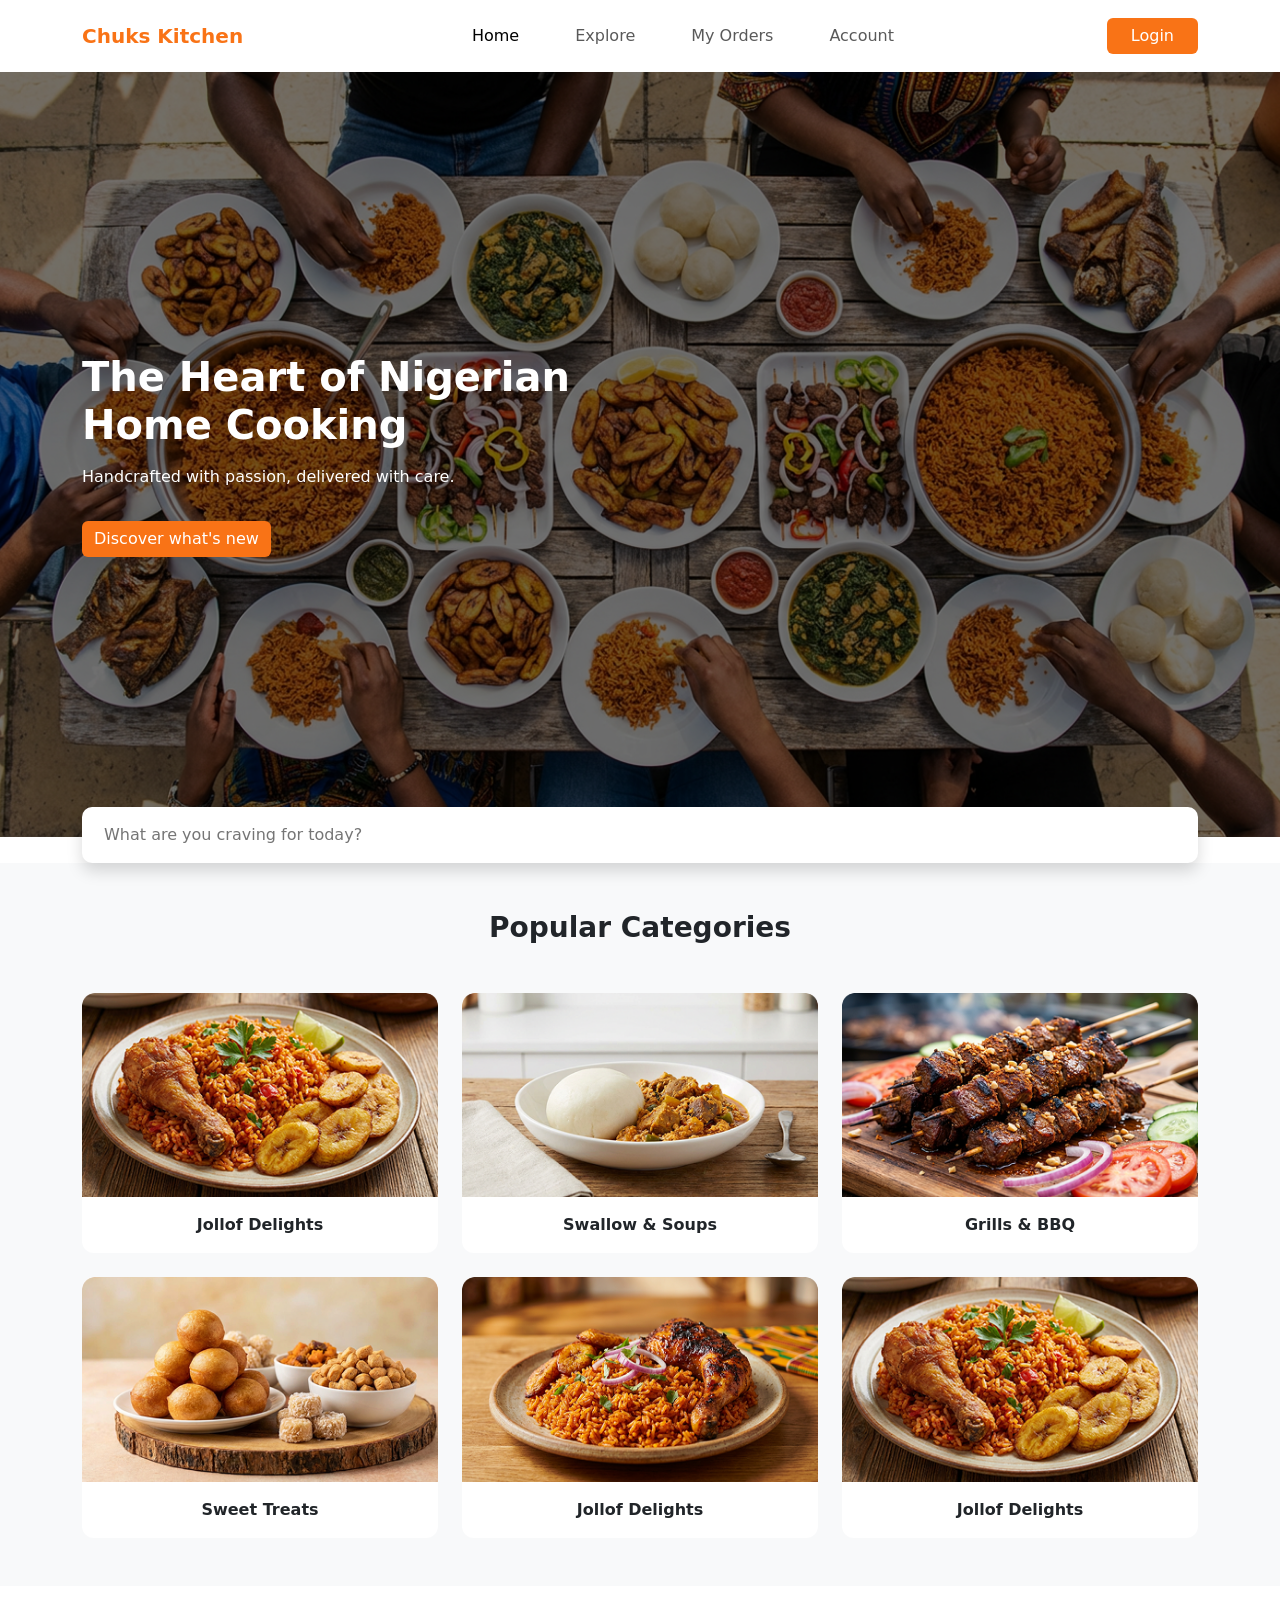
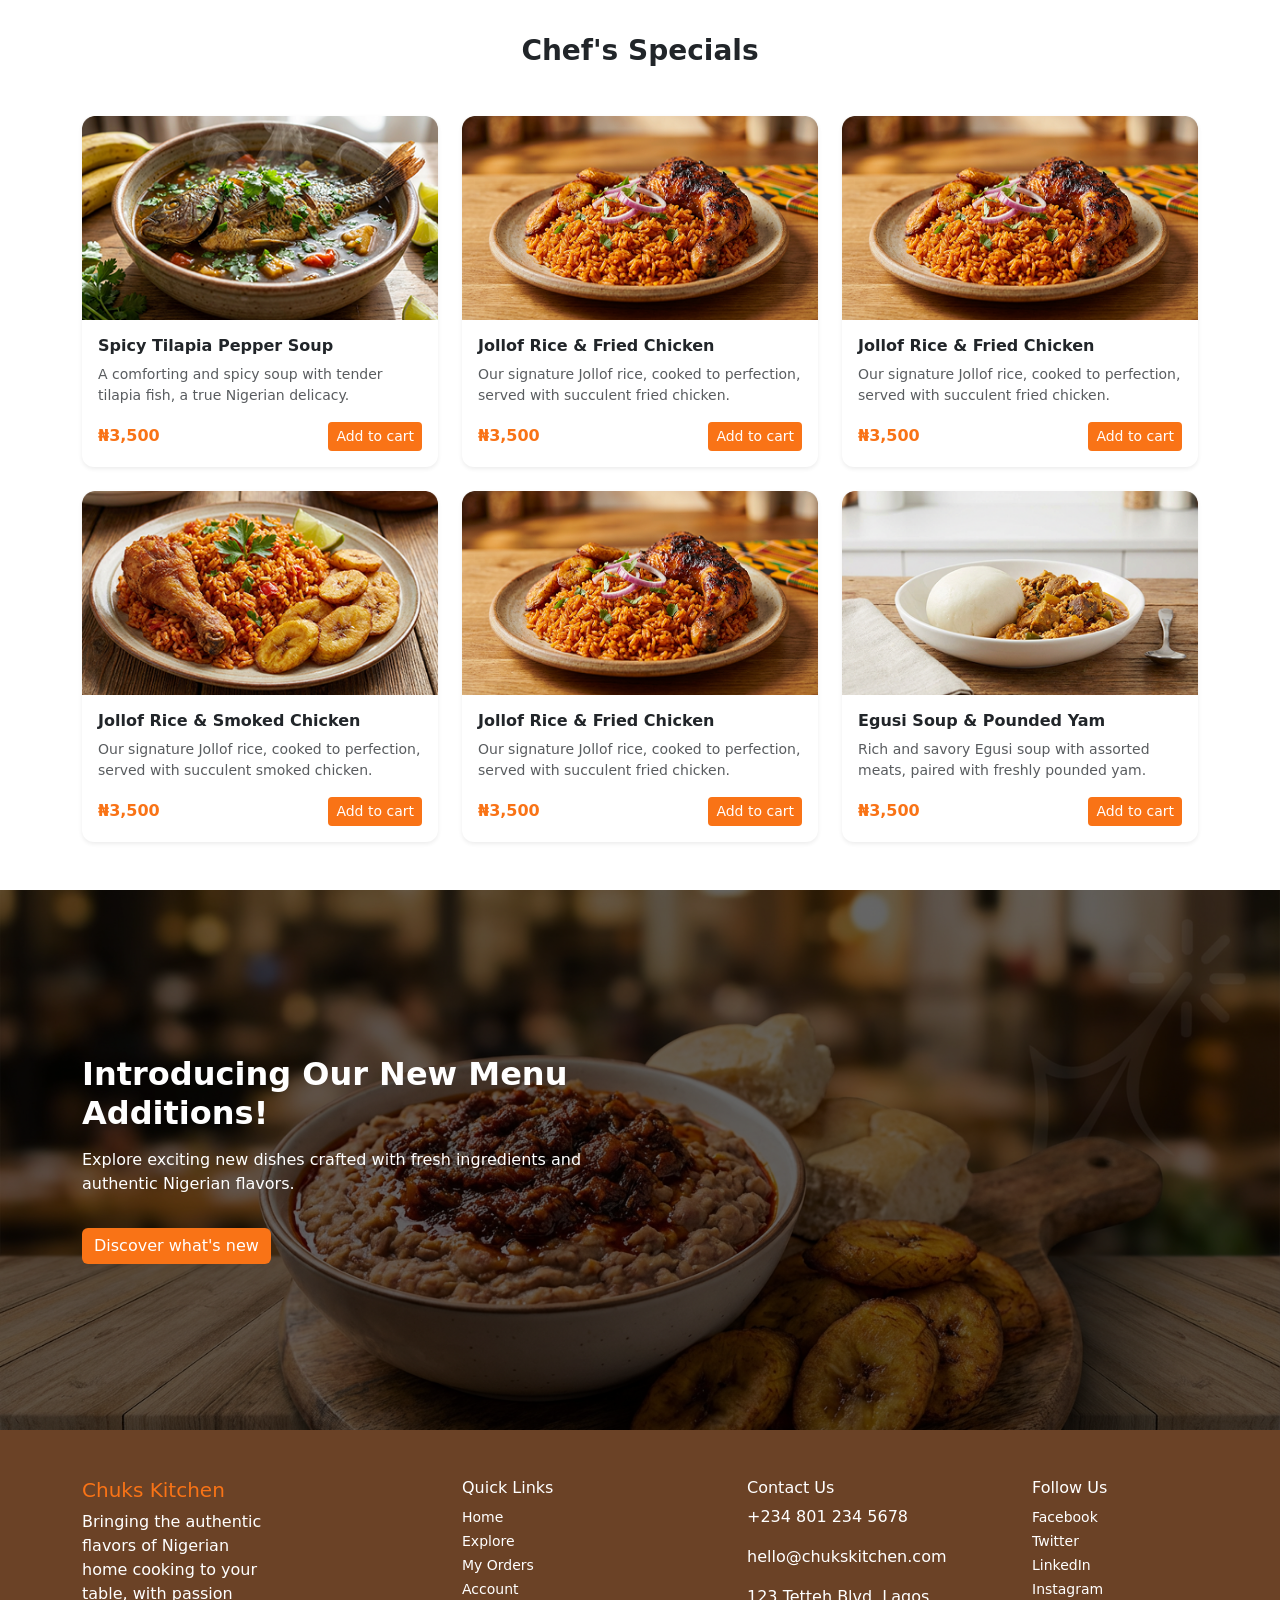
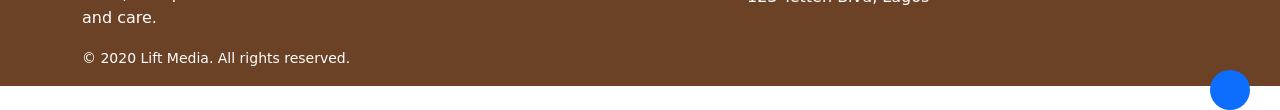
==== home.html @ a828b8e0 "Initial commit of Chuks Kitchen website" ====
<!DOCTYPE html>
<html lang="en">
<head>
    <meta charset="UTF-8">
    <title>Chuks Kitchen</title>
    <meta name="viewport" content="width=device-width, initial-scale=1.0">

    
    <link href="https://cdn.jsdelivr.net/npm/bootstrap@5.3.2/dist/css/bootstrap.min.css" rel="stylesheet">

    
    <link rel="stylesheet" href="css/home.css">
</head>
<body>

<!-- ================= NAVBAR ================= -->
<nav class="navbar navbar-expand-lg navbar-light bg-white shadow-sm py-3">
    <div class="container">
        <a class="navbar-brand fw-bold text-orange" href="#">Chuks Kitchen</a>

        <button class="navbar-toggler" type="button" data-bs-toggle="collapse" data-bs-target="#navMenu">
            <span class="navbar-toggler-icon"></span>
        </button>
<ul class="navbar-nav mx-auto gap-lg-4">
    <li class="nav-item">
        <a class="nav-link active px-3" href="home.html">Home</a>
    </li>
    <li class="nav-item">
        <a class="nav-link px-3" a href="explore.html">Explore</a>
    </li>
    <li class="nav-item">
        <a class="nav-link px-3" a href="order.html">My Orders</a>
    </li>
    <li class="nav-item">
        <a class="nav-link px-3" href="#">Account</a>
    </li>
</ul>

            <a href="#" class="btn btn-orange px-4">Login</a>
    </div>
</nav>


<!-- ================= HERO SECTION ================= -->
<section class="hero-section d-flex align-items-center text-white">
    <div class="container">
        <div class="hero-content col-lg-6">
            <h1 class="fw-bold">The Heart of Nigerian Home Cooking</h1>
            <p class="mt-3">Handcrafted with passion, delivered with care.</p>
            <a href="#" class="btn btn-orange mt-3">Discover what's new</a>
        </div>
    </div>
</section>

<!-- SEARCH BAR -->
<div class="container search-container">
    <div class="search-box shadow">
        <input type="text" placeholder="What are you craving for today?">
    </div>
</div>


<!-- ================= POPULAR CATEGORIES ================= -->
<section class="py-5 bg-light">
    <div class="container">
        <h3 class="text-center mb-5 fw-bold">Popular Categories</h3>

        <div class="row g-4">
            <!-- Card -->
            <div class="col-md-4">
                <div class="category-card">
                    <img src="images/jellof-delight.png.png" class="img-fluid">
                    <div class="p-3 text-center fw-semibold">Jollof Delights</div>
                </div>
            </div>

            <div class="col-md-4">
                <div class="category-card">
                    <img src="images/swalow.png" class="img-fluid">
                    <div class="p-3 text-center fw-semibold">Swallow & Soups</div>
                </div>
            </div>

            <div class="col-md-4">
                <div class="category-card">
                    <img src="images/bbq.png" class="img-fluid">
                    <div class="p-3 text-center fw-semibold">Grills & BBQ</div>
                </div>
            </div>

            <div class="col-md-4">
                <div class="category-card">
                    <img src="images/small treats.png" class="img-fluid">
                    <div class="p-3 text-center fw-semibold">Sweet Treats</div>
                </div>
            </div>

            <div class="col-md-4">
                <div class="category-card">
                    <img src="images/jellof.png" class="img-fluid">
                    <div class="p-3 text-center fw-semibold">Jollof Delights</div>
                </div>
            </div>

            <div class="col-md-4">
                <div class="category-card">
                    <img src="images/jellof-delight.png.png" class="img-fluid">
                    <div class="p-3 text-center fw-semibold">Jollof Delights</div>
                </div>
            </div>
        </div>
    </div>
</section>


<!-- ================= CHEF SPECIALS ================= -->
<section class="py-5">
    <div class="container">
        <h3 class="text-center mb-5 fw-bold">Chef's Specials</h3>

        <div class="row g-4">

            <!-- Product Card -->
                <div class="col-md-4">
                <div class="product-card shadow-sm">
                    <img src="images/fish.png" class="img-fluid">
                    <div class="p-3"><h6 class="fw-bold">Spicy Tilapia Pepper Soup</h6>
                   <p class="small text-muted">
                        A comforting and spicy soup with tender tilapia fish, 
                          a true Nigerian delicacy.
                       </p>
                        <div class="d-flex justify-content-between align-items-center">
                            <span class="price">₦3,500</span>
                            <button class="btn btn-orange btn-sm">Add to cart</button>
                        </div>
                    </div>
                </div>
            </div>

            
            <div class="col-md-4">
                <div class="product-card shadow-sm">
                    <img src="images/jellof.png" class="img-fluid">
                    <div class="p-3"><h6 class="fw-bold">Jollof Rice & Fried Chicken</h6>
                           <p class="small text-muted">
                              Our signature Jollof rice, cooked to perfection, 
                                 served with succulent fried chicken.
                             </p>
                        <div class="d-flex justify-content-between align-items-center">
                            <span class="price">₦3,500</span>
                            <button class="btn btn-orange btn-sm">Add to cart</button>
                        </div>
                    </div>
                </div>
            </div>

             <div class="col-md-4">
                <div class="product-card shadow-sm">
                    <img src="images/jellof.png" class="img-fluid">
                    <div class="p-3"><h6 class="fw-bold">Jollof Rice & Fried Chicken</h6>
                           <p class="small text-muted">
                              Our signature Jollof rice, cooked to perfection, 
                                 served with succulent fried chicken.
                             </p>
                        <div class="d-flex justify-content-between align-items-center">
                            <span class="price">₦3,500</span>
                            <button class="btn btn-orange btn-sm">Add to cart</button>
                        </div>
                    </div>
                </div>
            </div>
 
            <div class="col-md-4">
                <div class="product-card shadow-sm">
                    <img src="images/jellof-delight.png.png" class="img-fluid">
                    <div class="p-3">
                        <h6 class="fw-bold">Jollof Rice & Smoked Chicken</h6>
                     <p class="small text-muted">
                            Our signature Jollof rice, cooked to perfection, 
                            served with succulent smoked chicken.
                          </p>
                          <div class="d-flex justify-content-between align-items-center">
                            <span class="price">₦3,500</span>
                            <button class="btn btn-orange btn-sm">Add to cart</button>
                        </div>
                    </div>
                </div>
            </div>

            
           <div class="col-md-4">
                <div class="product-card shadow-sm">
                    <img src="images/jellof.png" class="img-fluid">
                    <div class="p-3"><h6 class="fw-bold">Jollof Rice & Fried Chicken</h6>
                           <p class="small text-muted">
                              Our signature Jollof rice, cooked to perfection, 
                                 served with succulent fried chicken.
                             </p>
                        <div class="d-flex justify-content-between align-items-center">
                            <span class="price">₦3,500</span>
                            <button class="btn btn-orange btn-sm">Add to cart</button>
                        </div>
                    </div>
                </div>
            </div>

            <div class="col-md-4">
                <div class="product-card shadow-sm">
                    <img src="images/swalow.png" class="img-fluid">
                    <div class="p-3"><h6 class="fw-bold">Egusi Soup & Pounded Yam</h6>
                      <p class="small text-muted">
                        Rich and savory Egusi soup with assorted meats, 
                           paired with freshly pounded yam.
                            </p>
                        <div class="d-flex justify-content-between align-items-center">
                            <span class="price">₦3,500</span>
                            <button class="btn btn-orange btn-sm">Add to cart</button>
                        </div>
                    </div>
                </div>
            </div>

        </div>
    </div>
</section>


<!-- ================= PROMOTION SECTION ================= -->
<section class="promo-section text-white d-flex align-items-center">
    <div class="container">
        <div class="col-lg-6">
            <h2 class="fw-bold">Introducing Our New Menu Additions!</h2>
            <p class="mt-3">Explore exciting new dishes crafted with fresh ingredients and authentic Nigerian flavors.</p>
            <a href="#" class="btn btn-orange mt-3">Discover what's new</a>
        </div>
    </div>
</section>


<!-- ================= FOOTER ================= -->
<footer class="footer-section text-white pt-5 pb-3">
    <div class="container">
       <div class="row">

    <!-- Brand -->
    <div class="col-md-4">
        <h5 class="text-orange">Chuks Kitchen</h5>
        <p>
     Bringing the authentic <br>
     flavors of Nigerian <br>
    home cooking to your <br>
     table, with passion <br>
     and care.
  </p>
        <small>© 2020 Lift Media. All rights reserved.</small>
      </div>


    <!-- Quick Links -->
    <div class="col-md-3">
        <h6>Quick Links</h6>
        <ul class="list-unstyled">
            <li><a href="home.html">Home</a></li>
            <li><a href="explore.html">Explore</a></li>
            <li><a href="order.html">My Orders</a></li>
            <li><a href="#">Account</a></li>
        </ul>
    </div>

    <!-- Contact -->
    <div class="col-md-3">
        <h6>Contact Us</h6>
        <p>+234 801 234 5678</p>
        <p>hello@chukskitchen.com</p>
        <p>123 Tetteh Blvd, Lagos</p>
    </div>

    <!-- Socials  -->
    <div class="col-md-2">
        <h6>Follow Us</h6>
        <ul class="list-unstyled">
            <li><a href="#">Facebook</a></li>
            <li><a href="#">Twitter</a></li>
            <li><a href="#">LinkedIn</a></li>
            <li><a href="#">Instagram</a></li>
        </ul>
    </div>

  </div>

   <button id="backToTop">
        <i class="bi bi-arrow-up"></i>
     </button>
</div>
</footer>


<script src="https://cdn.jsdelivr.net/npm/bootstrap@5.3.2/dist/js/bootstrap.bundle.min.js"></script>
</body>
</html>
---- css/home.css ----
.text-orange {
    color: #f97316;
}

.btn-orange {
    background-color: #f97316;
    color: #fff;
    border: none;
}

.btn-orange:hover {
    background-color: #ea580c;
    color: #fff;
}

/* HERO */
.hero-section {
    height: 85vh;
    background: url('../images/Welcome.png') center/cover no-repeat;
    position: relative;
}

.hero-section::before {
    content: "";
    position: absolute;
    inset: 0;
    background: rgba(0,0,0,0.55);
}

.hero-content {
    position: relative;
    z-index: 2;
}

/* SEARCH */
.search-container {
    margin-top: -30px;
    position: relative;
    z-index: 3;
}

.search-box {
    background: #fff;
    padding: 15px 20px;
    border-radius: 10px;
}

.search-box input {
    border: none;
    width: 100%;
    outline: none;
}

/* CATEGORY */
.category-card {
    background: #fff;
    border-radius: 12px;
    overflow: hidden;
    transition: 0.3s;
}

.category-card:hover {
    transform: translateY(-5px);
}

/* PRODUCT */
.product-card {
    background: #fff;
    border-radius: 12px;
    overflow: hidden;
}

.price {
    color: #f97316;
    font-weight: 600;
}

/* PROMO */
.promo-section {
    height: 60vh;
    background: url('../images/footer.PNG') center/cover no-repeat;
    position: relative;
}

.promo-section::before {
    content: "";
    position: absolute;
    inset: 0;
    background: rgba(0,0,0,0.6);
}

.promo-section .container {
    position: relative;
    z-index: 2;
}

/* FOOTER */
.footer-section {
  background: #6b4226;
}

.footer-section a {
  color: white;
  text-decoration: none;
  font-size: 14px;
}

.footer-section a:hover {
  text-decoration: underline;
}

#backToTop {
    position: absolute;
    right: 30px;
    /* bottom: 10px; */
    background: #0d6efd;
    border: none;
    width: 40px;
    height: 40px;
    border-radius: 50%;
    color: white;
}
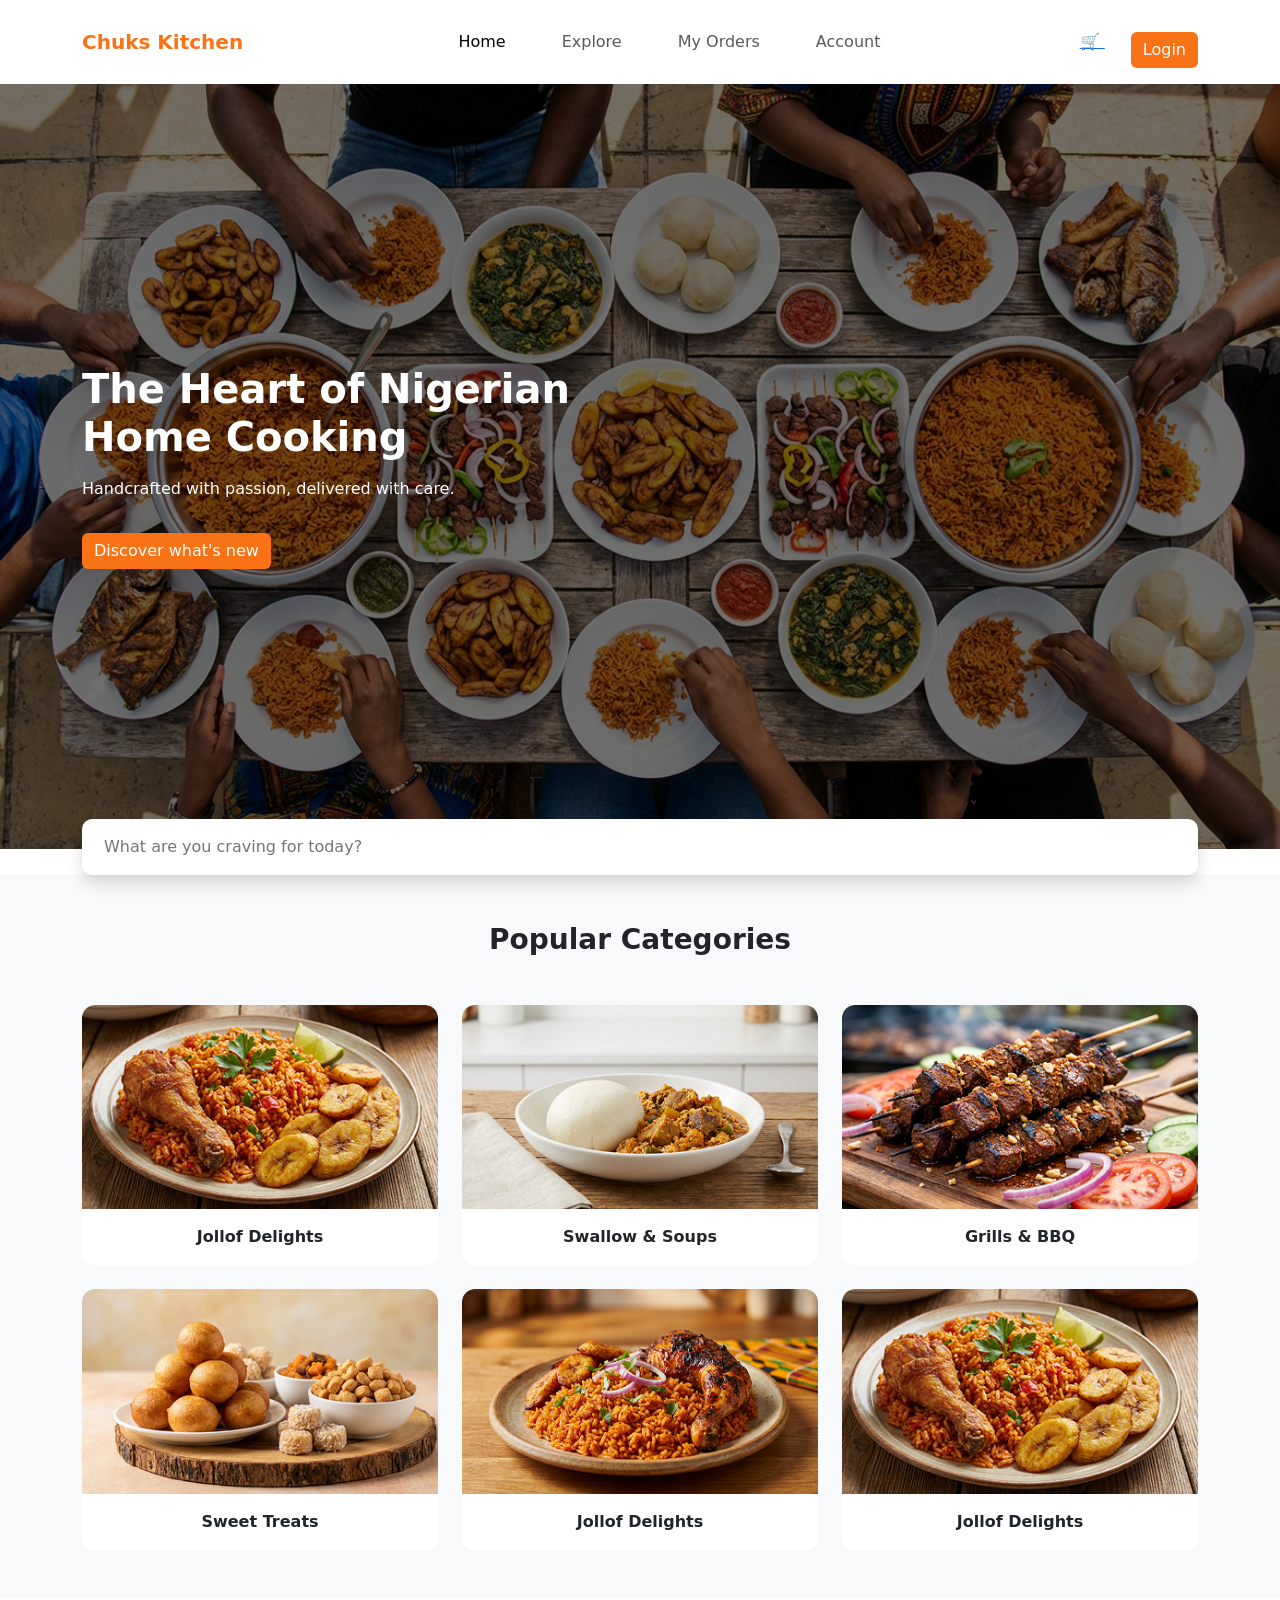
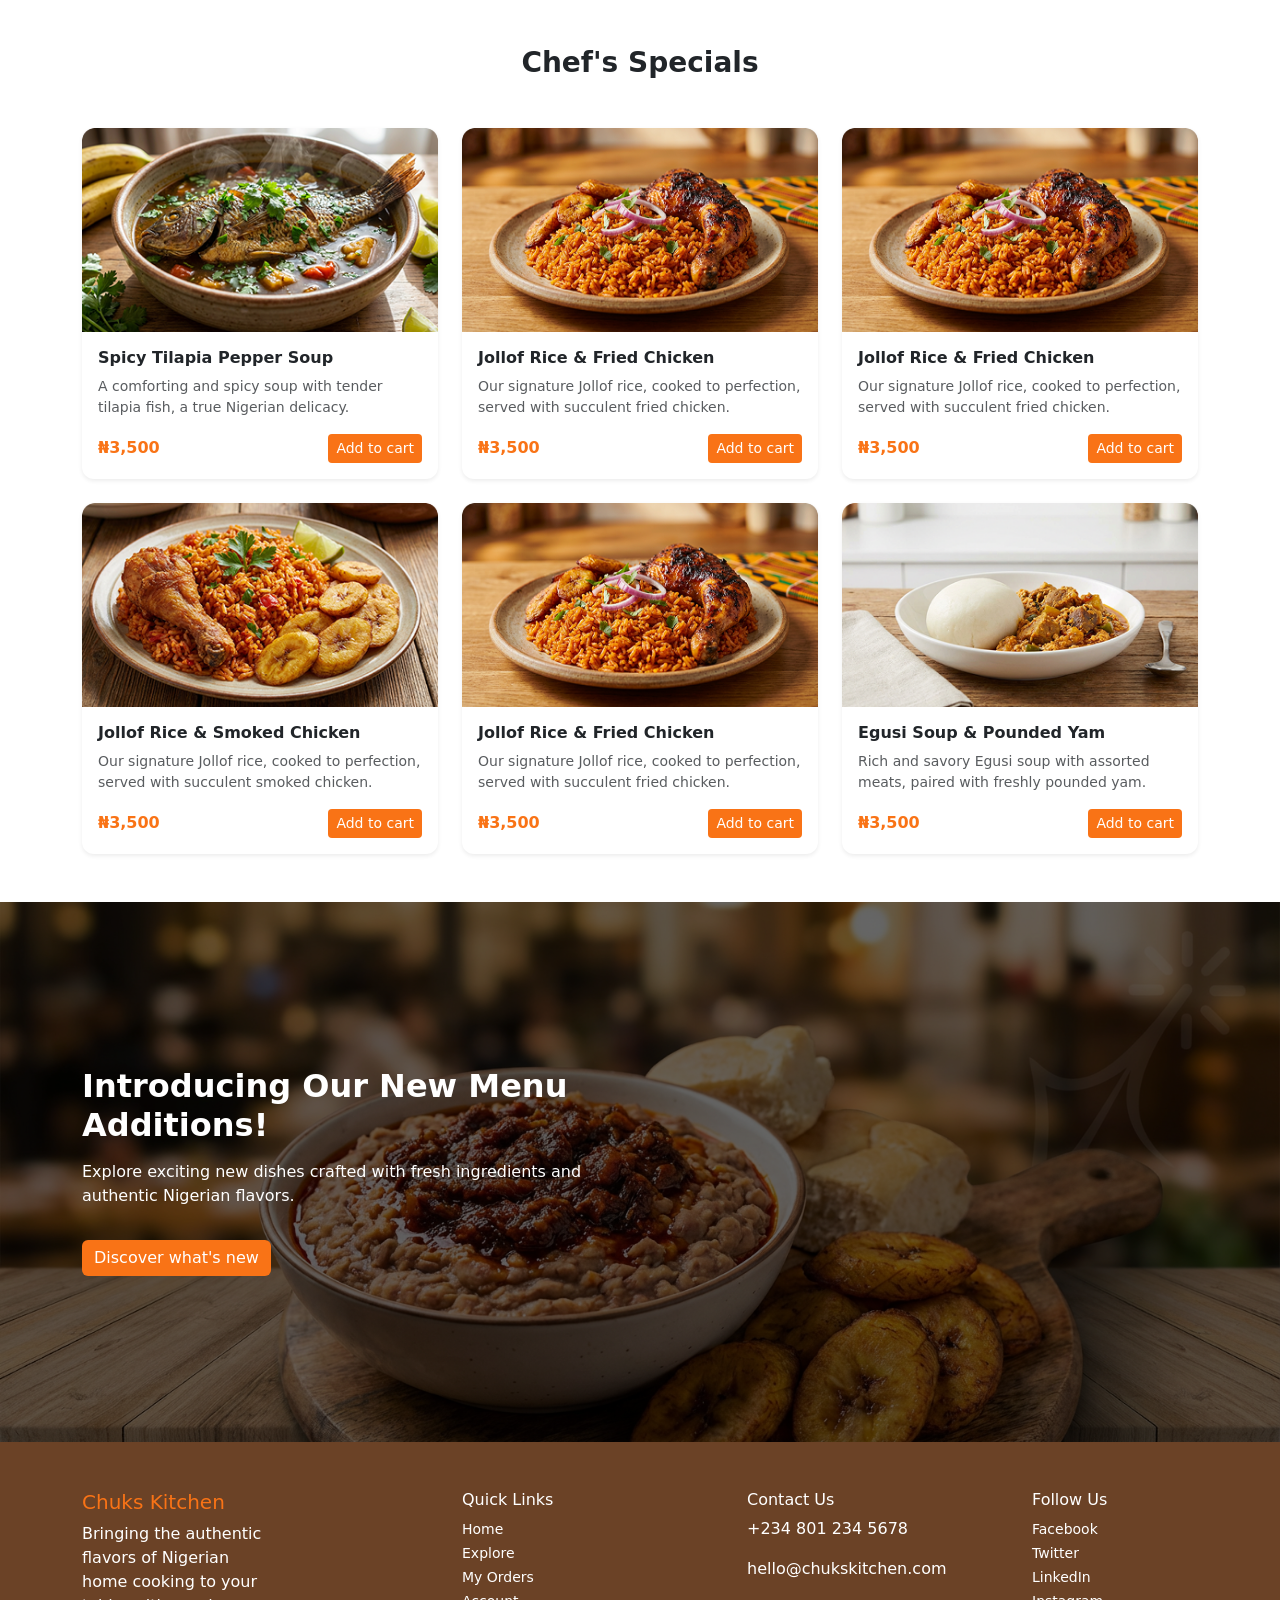
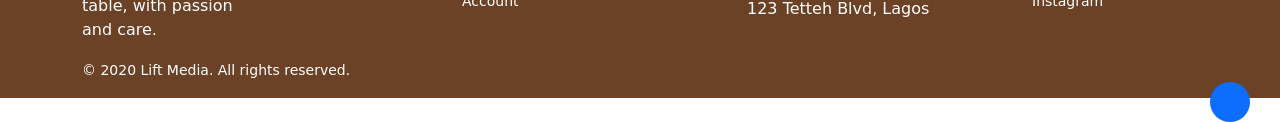
==== commit ddb4a911: "Updated signup, login, home pages and JS logic" ====
--- a/home.html
+++ b/home.html
@@ -36,9 +36,19 @@
     </li>
 </ul>
 
-            <a href="#" class="btn btn-orange px-4">Login</a>
-    </div>
+ <a href="order-summary.html" class="position-relative">
+  🛒
+  <button class="btn position-relative" data-bs-toggle="offcanvas" data-bs-target="#cartCanvas">
+        <i class="bi bi-bag fs-4"></i>
+        <span id="cart-count" class="cart-badge"></span>
+    </button>
+</a>
+                <a href="login.html" class="btn btn-orange mt-3">Login</a>
+            </div>   
+         </div>
 </nav>
+
+
 
 
 <!-- ================= HERO SECTION ================= -->
@@ -131,8 +141,9 @@
                        </p>
                         <div class="d-flex justify-content-between align-items-center">
                             <span class="price">₦3,500</span>
-                            <button class="btn btn-orange btn-sm">Add to cart</button>
-                        </div>
+<button class="btn btn-orange btn-sm add-to-cart">
+  Add to cart
+</button>                        </div>
                     </div>
                 </div>
             </div>
@@ -148,8 +159,9 @@
                              </p>
                         <div class="d-flex justify-content-between align-items-center">
                             <span class="price">₦3,500</span>
-                            <button class="btn btn-orange btn-sm">Add to cart</button>
-                        </div>
+<button class="btn btn-orange btn-sm add-to-cart">
+  Add to cart
+</button>                        </div>
                     </div>
                 </div>
             </div>
@@ -164,8 +176,9 @@
                              </p>
                         <div class="d-flex justify-content-between align-items-center">
                             <span class="price">₦3,500</span>
-                            <button class="btn btn-orange btn-sm">Add to cart</button>
-                        </div>
+<button class="btn btn-orange btn-sm add-to-cart">
+  Add to cart
+</button>                        </div>
                     </div>
                 </div>
             </div>
@@ -181,8 +194,9 @@
                           </p>
                           <div class="d-flex justify-content-between align-items-center">
                             <span class="price">₦3,500</span>
-                            <button class="btn btn-orange btn-sm">Add to cart</button>
-                        </div>
+<button class="btn btn-orange btn-sm add-to-cart">
+  Add to cart
+</button>                        </div>
                     </div>
                 </div>
             </div>
@@ -198,8 +212,9 @@
                              </p>
                         <div class="d-flex justify-content-between align-items-center">
                             <span class="price">₦3,500</span>
-                            <button class="btn btn-orange btn-sm">Add to cart</button>
-                        </div>
+<button class="btn btn-orange btn-sm add-to-cart">
+  Add to cart
+</button>                        </div>
                     </div>
                 </div>
             </div>
@@ -214,8 +229,9 @@
                             </p>
                         <div class="d-flex justify-content-between align-items-center">
                             <span class="price">₦3,500</span>
-                            <button class="btn btn-orange btn-sm">Add to cart</button>
-                        </div>
+<button class="btn btn-orange btn-sm add-to-cart">
+  Add to cart
+</button>                        </div>
                     </div>
                 </div>
             </div>
@@ -294,6 +310,25 @@
 </div>
 </footer>
 
+<script>
+  const cartButtons = document.querySelectorAll(".add-to-cart");
+
+  cartButtons.forEach(button => {
+    button.addEventListener("click", function () {
+
+      // Change text
+      this.innerText = "Added ✓";
+
+      // Change color
+      this.classList.remove("btn-orange");
+      this.classList.add("btn-success");
+
+      // Optional: disable after adding
+      this.disabled = true;
+
+    });
+  });
+</script>
 
 <script src="https://cdn.jsdelivr.net/npm/bootstrap@5.3.2/dist/js/bootstrap.bundle.min.js"></script>
 </body>
